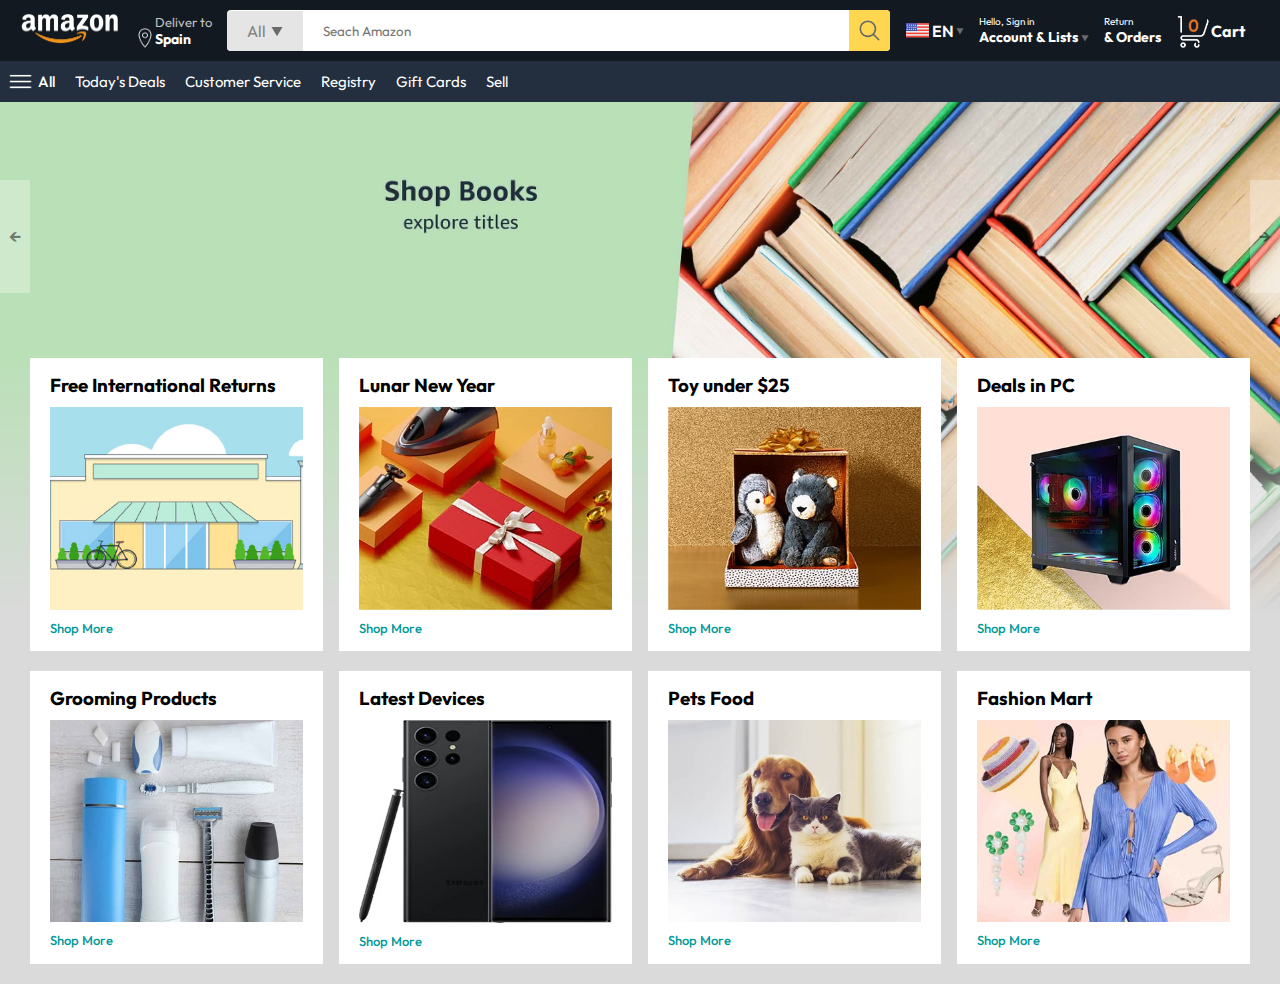
==== index.html @ ccc97247 "both nav bars are done. header slider done. 2 rows of products done." ====
<!DOCTYPE html>
<html lang="en">

<head>
    <meta charset="UTF-8">
    <meta name="viewport" content="width=device-width, initial-scale=1.0">
    <title>Amazon Clone</title>
    <link rel="stylesheet" href="style.css">
</head>

<body>

    <!-- Navigation Top -->
    <nav>
        <a href="/">
            <img src="./images/amazon_logo.png" alt="amazon logo" width="100">
        </a>
        <div class="nav-country">
            <img src="./images/location_icon.png" alt="location icon" height="20">
            <div>
                <p>Deliver to</p>
                <h1>Spain</h1>
            </div>
        </div>
        <div class="nav-search">
            <div class="nav-search-category">
                <p>All</p>
                <img src="./images/dropdown_icon.png" alt="dropdown icon" height="12">
            </div>
            <input type="text" class="nav-search-input" placeholder="Seach Amazon">
            <img src="./images/search_icon.png" alt="search icon" class="nav-search-icon">
        </div>
        <div class="nav-language">
            <img src="./images/us_flag.png" alt="USA flag" width="25px">
            <p>EN</p>
            <img src="./images/dropdown_icon.png" alt="dropdown icon" width="8px">
        </div>
        <div class="nav-text">
            <p>Hello, Sign in</p>
            <h1>Account & Lists <img src="./images/dropdown_icon.png" alt="dropdown icon" width="8px"> </h1>
        </div>
        <div class="nav-text">
            <p>Return</p>
            <h1>& Orders</h1>
        </div>
        <a href="" class="nav-cart">
            <img src="./images/cart_icon.png" alt="cart icon" width="35px">
            <h4>Cart</h4>
        </a>
    </nav>

    <!-- Navigation Bottom -->
    <div class="nav-bottom">
        <div>
            <img src="./images/menu_icon.png" alt="menu icon" width="25px">
            <p>All</p>
        </div>
        <p>Today's Deals</p>
        <p>Customer Service</p>
        <p>Registry</p>
        <p>Gift Cards</p>
        <p>Sell</p>
    </div>

    <!-- Header Slider -->    
    <div class="header-slider">
        <a href="#" class="control-prev">&#8592;</a>
        <a href="#" class="control-next">&#8594;</a>
        <ul>
            <img src="./images/header1.jpg" alt="header" class="header-img">
            <img src="./images/header2.jpg" alt="header" class="header-img">
            <img src="./images/header3.jpg" alt="header" class="header-img">
            <img src="./images/header4.jpg" alt="header" class="header-img">
            <img src="./images/header5.jpg" alt="header" class="header-img">
            <img src="./images/header6.jpg" alt="header" class="header-img">
        </ul>
    </div>

    <!-- Products - first rown -->
    <div div class="box-row header-box">
        <div class="box-column">
            <h3>Free International Returns</h3>
            <img src="./images/box1-1.jpg" alt="">
            <a href="/">Shop More</a>
        </div>
        <div class="box-column">
            <h3>Lunar New Year</h3>
            <img src="./images/box1-2.jpg" alt="">
            <a href="/">Shop More</a>
        </div>
        <div class="box-column">
            <h3>Toy under $25</h3>
            <img src="./images/box1-3.jpg" alt="">
            <a href="/">Shop More</a>
        </div>
        <div class="box-column">
            <h3>Deals in PC</h3>
            <img src="./images/box1-4.jpg" alt="">
            <a href="/">Shop More</a>
        </div>
    </div>
    
    <!-- Products - second rown -->
    <div div class="box-row">
        <div class="box-column">
            <h3>Grooming Products</h3>
            <img src="./images/box2-1.jpg" alt="">
            <a href="/">Shop More</a>
        </div>
        <div class="box-column">
            <h3>Latest Devices</h3>
            <img src="./images/box2-2.jpg" alt="">
            <a href="/">Shop More</a>
        </div>
        <div class="box-column">
            <h3>Pets Food</h3>
            <img src="./images/box2-3.jpg" alt="">
            <a href="/">Shop More</a>
        </div>
        <div class="box-column">
            <h3>Fashion Mart</h3>
            <img src="./images/box2-4.jpg" alt="">
            <a href="/">Shop More</a>
        </div>
    </div>

    <script src="script.js"></script>
</body>

</html>
---- style.css ----
@import url('https://fonts.googleapis.com/css2?family=Outfit:wght@100..900&display=swap');

*{
    padding: 0;
    margin: 0;
    box-sizing: border-box;
    font-family: Outfit;
}

body{
    background-color: #dadada;
}

a{
    text-decoration: none;
    color: inherit;
}

nav{
    display: flex;
    align-items: center;
    justify-content: space-between;
    background:#131921;
    padding: 10px 20px;
    color: #fff;
}

.nav-country{
    display: flex;
    align-items: end;
    margin-left: 15px;
    font-size: 13px;
    color: #c4c4c4;
}

.nav-country h1{
    color: #fff;
    font-size: 14px;
}

.nav-search{
    flex: 1; /*use entire space available in this row*/
    display: flex;
    align-items: center;
    background-color: #fff;
    color: gray;
    max-width: 1000px;
    border-radius: 4px;
    margin-left: 15px;
}

.nav-search-category{
    display: flex;
    align-items: center;
    padding: 10px 20px;
    gap: 5px;
    background: #e5e5e5;
    border-radius: 4px 0 0 4px;
}

.nav-search-input{
    border: none;
    outline: none;
    padding-left: 20px;
    width: 100%;
}

.nav-search-icon{
    max-width: 41px;
    padding: 8px;
    background: #ffd64f;
    border-radius: 0 4px 4px 0;
}

.nav-language{
    display: flex;
    align-items: center;
    gap: 2px;
    font-weight: 600;
    margin-left: 15px;
}

.nav-text{
    margin-left: 15px;
}

.nav-text p{
    font-size: 10px;
}

.nav-text h1{
    font-size: 14px;
}

.nav-cart{
    display: flex;
    align-items: center;
    margin: 0px 15px;
}

.nav-bottom{
    display: flex;
    align-items: center;
    gap: 20px;
    padding: 8px;
    background: #232f3e;
    color: #fff;
    font-size: 15px;
}

.nav-bottom div{
    display: flex;
    align-items: center;
    gap: 5px;
    font-weight: 500;
}

.header-slider ul{
    display: flex;
    overflow-y: hidden;
}

.header-img{
    max-width: 100%;
    mask-image: linear-gradient(to bottom, #000000 50%, transparent 100%);
}

.header-slider a{
    position: absolute;
    top: 20%;
    z-index: 1;
    padding: 5vh 1vh;
    background: #ffffff4f;
    color: #0000007b;
    text-decoration: none;
    font-weight: 600;
    font-size: 18px;
    cursor: pointer;
}

.control-next{
    right: 0;
}

.box-row{
    display: flex;
    flex-wrap: wrap;
    row-gap: 20px;
    justify-content: space-between;
    margin: 20px 30px;
}

.box-column{
    display: flex;
    flex-direction: column;
    gap: 10px;
    padding: 15px 20px;
    background: #fff;
    max-width: 24%;
    min-width: 200px;
    z-index: 1;
}

.box-column a {
    font-size: 13px;
    color: #009999;
    font-weight: 500;
}

.header-box{
    margin-top: -20vw;
}
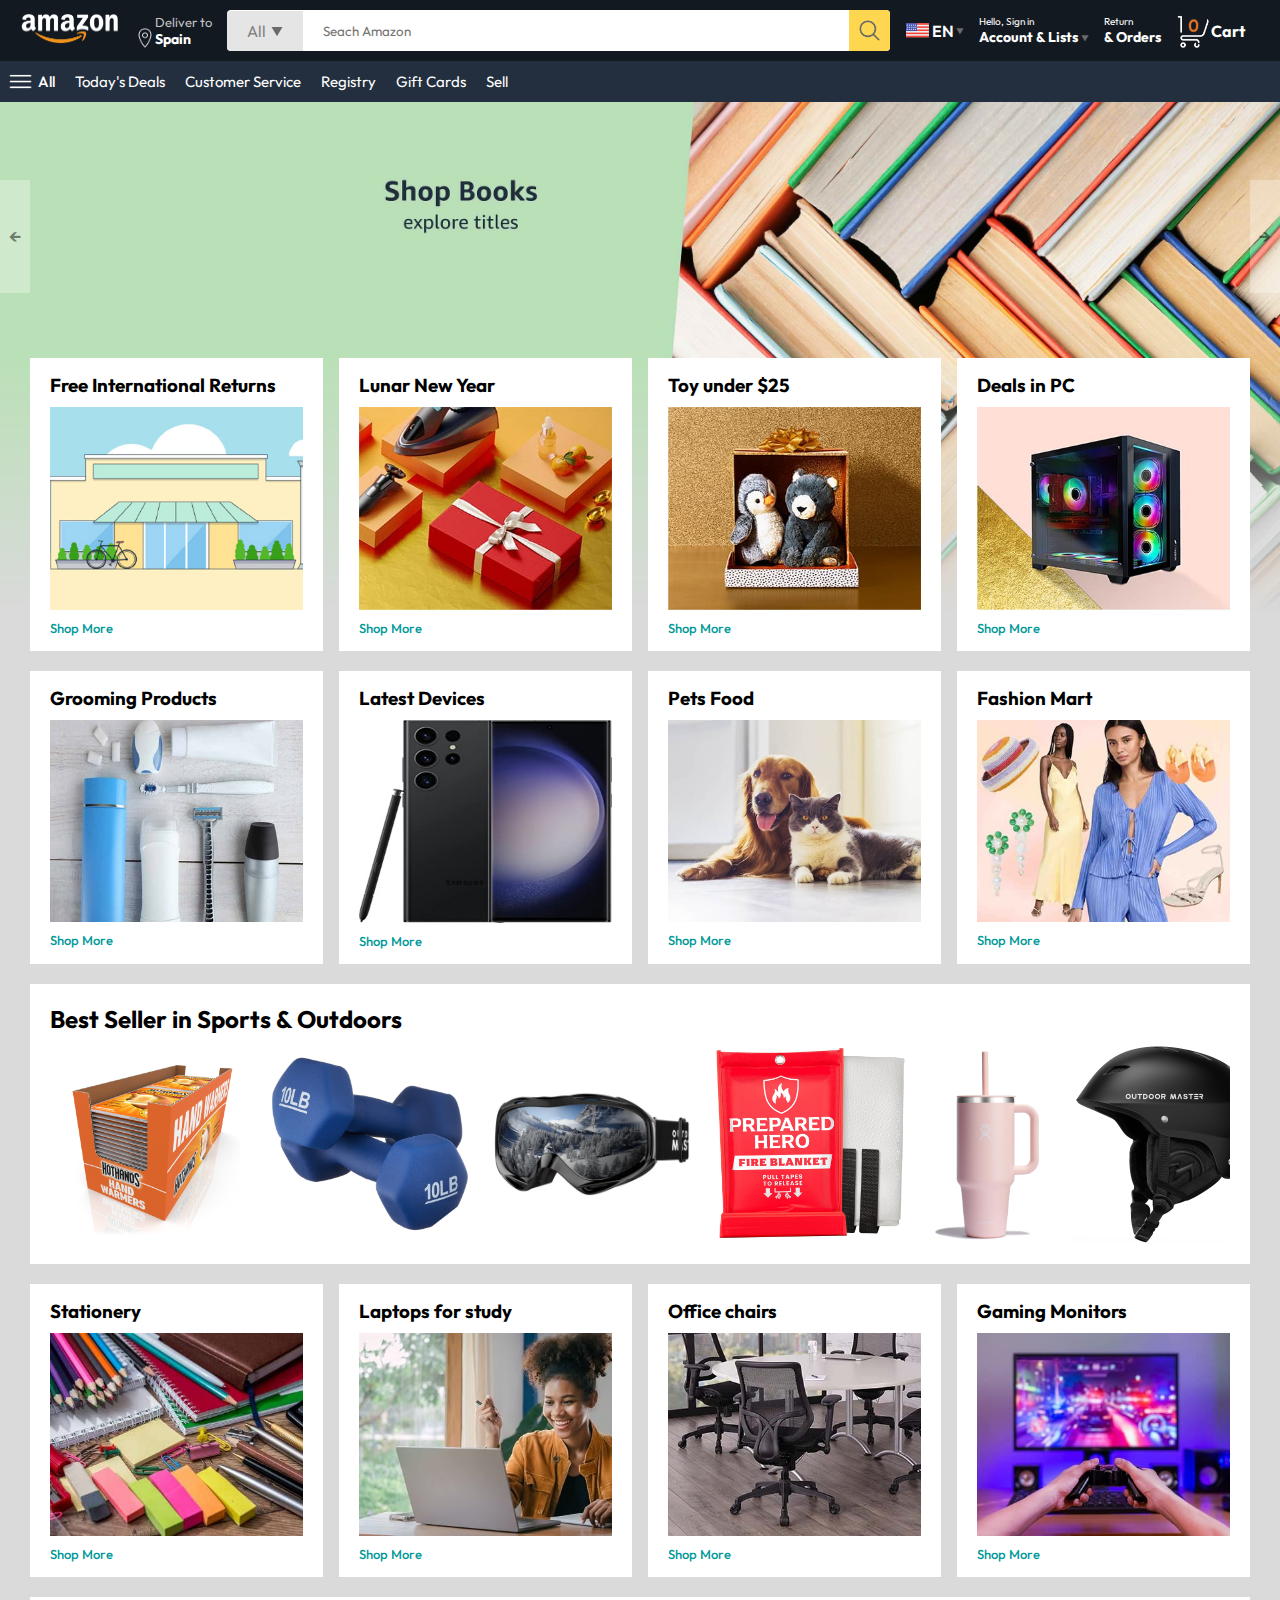
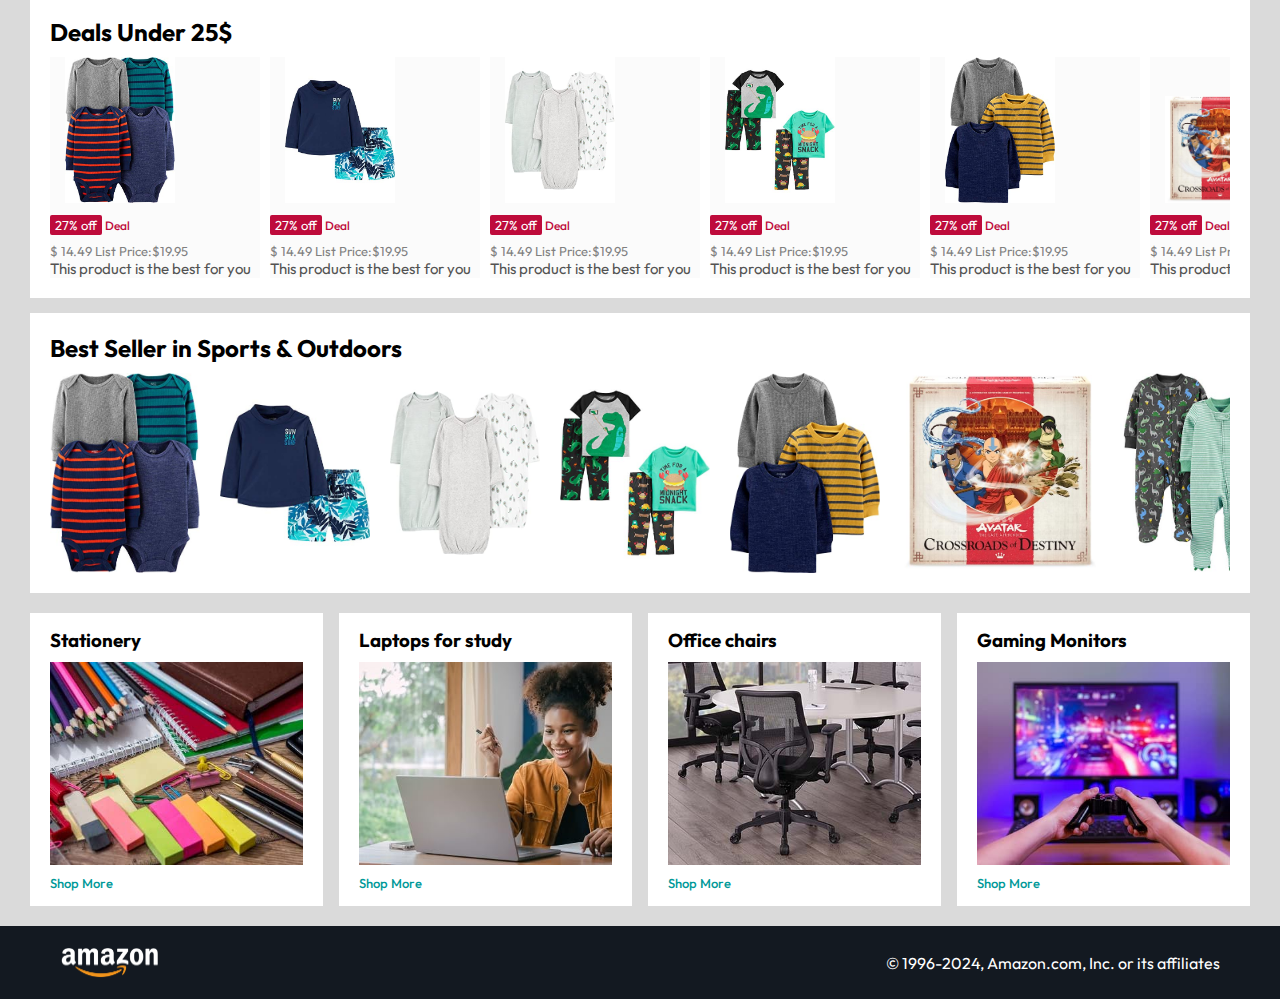
==== commit 18983ffc: "main website done" ====
--- a/index.html
+++ b/index.html
@@ -99,7 +99,7 @@
             <a href="/">Shop More</a>
         </div>
     </div>
-    
+
     <!-- Products - second rown -->
     <div div class="box-row">
         <div class="box-column">
@@ -124,6 +124,224 @@
         </div>
     </div>
 
+    <!-- Product Slider -->
+    <div class="product-slider">
+        <h2>Best Seller in Sports & Outdoors</h2>
+        <div class="products">
+            <img src="./images/product1-1.jpg" alt="">
+            <img src="./images/product1-2.jpg" alt="">
+            <img src="./images/product1-3.jpg" alt="">
+            <img src="./images/product1-4.jpg" alt="">
+            <img src="./images/product1-5.jpg" alt="">
+            <img src="./images/product1-6.jpg" alt="">
+            <img src="./images/product1-7.jpg" alt="">
+            <img src="./images/product1-8.jpg" alt="">
+            <img src="./images/product1-9.jpg" alt="">
+            <img src="./images/product1-10.jpg" alt="">
+        </div>
+    </div>
+
+       <!-- Products - third rown -->
+       <div div class="box-row">
+        <div class="box-column">
+            <h3>Stationery</h3>
+            <img src="./images/box3-1.jpg" alt="">
+            <a href="/">Shop More</a>
+        </div>
+        <div class="box-column">
+            <h3>Laptops for study</h3>
+            <img src="./images/box3-2.jpg" alt="">
+            <a href="/">Shop More</a>
+        </div>
+        <div class="box-column">
+            <h3>Office chairs</h3>
+            <img src="./images/box3-3.jpg" alt="">
+            <a href="/">Shop More</a>
+        </div>
+        <div class="box-column">
+            <h3>Gaming Monitors</h3>
+            <img src="./images/box3-4.jpg" alt="">
+            <a href="/">Shop More</a>
+        </div>
+    </div>
+
+
+    <div class="product-slider-with-price">
+        <h2>Deals Under 25$</h2>
+        <div class="products">
+            <div class="product-card">
+                <div class="product-img-container">
+                    <img src="./images/product2-1.jpg" alt="">
+                </div>
+                <div class="product-offer">
+                    <p>27% off</p> <span>Deal</span>
+                </div>
+                <p class="product-price">$ <span>14.49</span> List Price:$19.95 </p> 
+                <h4>This product is the best for you</h4>
+            </div>
+            <div class="product-card">
+                <div class="product-img-container">
+                    <img src="./images/product2-2.jpg" alt="">
+                </div>
+                <div class="product-offer">
+                    <p>27% off</p> <span>Deal</span>
+                </div>
+                <p class="product-price">$ <span>14.49</span> List Price:$19.95 </p> 
+                <h4>This product is the best for you</h4>
+            </div>
+            <div class="product-card">
+                <div class="product-img-container">
+                    <img src="./images/product2-3.jpg" alt="">
+                </div>
+                <div class="product-offer">
+                    <p>27% off</p> <span>Deal</span>
+                </div>
+                <p class="product-price">$ <span>14.49</span> List Price:$19.95 </p> 
+                <h4>This product is the best for you</h4>
+            </div>
+            <div class="product-card">
+                <div class="product-img-container">
+                    <img src="./images/product2-4.jpg" alt="">
+                </div>
+                <div class="product-offer">
+                    <p>27% off</p> <span>Deal</span>
+                </div>
+                <p class="product-price">$ <span>14.49</span> List Price:$19.95 </p> 
+                <h4>This product is the best for you</h4>
+            </div>
+            <div class="product-card">
+                <div class="product-img-container">
+                    <img src="./images/product2-5.jpg" alt="">
+                </div>
+                <div class="product-offer">
+                    <p>27% off</p> <span>Deal</span>
+                </div>
+                <p class="product-price">$ <span>14.49</span> List Price:$19.95 </p> 
+                <h4>This product is the best for you</h4>
+            </div>
+            <div class="product-card">
+                <div class="product-img-container">
+                    <img src="./images/product2-6.jpg" alt="">
+                </div>
+                <div class="product-offer">
+                    <p>27% off</p> <span>Deal</span>
+                </div>
+                <p class="product-price">$ <span>14.49</span> List Price:$19.95 </p> 
+                <h4>This product is the best for you</h4>
+            </div>
+            <div class="product-card">
+                <div class="product-img-container">
+                    <img src="./images/product2-7.jpg" alt="">
+                </div>
+                <div class="product-offer">
+                    <p>27% off</p> <span>Deal</span>
+                </div>
+                <p class="product-price">$ <span>14.49</span> List Price:$19.95 </p> 
+                <h4>This product is the best for you</h4>
+            </div>
+            <div class="product-card">
+                <div class="product-img-container">
+                    <img src="./images/product2-8.jpg" alt="">
+                </div>
+                <div class="product-offer">
+                    <p>27% off</p> <span>Deal</span>
+                </div>
+                <p class="product-price">$ <span>14.49</span> List Price:$19.95 </p> 
+                <h4>This product is the best for you</h4>
+            </div>
+            <div class="product-card">
+                <div class="product-img-container">
+                    <img src="./images/product2-9.jpg" alt="">
+                </div>
+                <div class="product-offer">
+                    <p>27% off</p> <span>Deal</span>
+                </div>
+                <p class="product-price">$ <span>14.49</span> List Price:$19.95 </p> 
+                <h4>This product is the best for you</h4>
+            </div>
+            
+            <div class="product-card">
+                <div class="product-img-container">
+                    <img src="./images/product2-10.jpg" alt="">
+                </div>
+                <div class="product-offer">
+                    <p>27% off</p> <span>Deal</span>
+                </div>
+                <p class="product-price">$ <span>14.49</span> List Price:$19.95 </p> 
+                <h4>This product is the best for you</h4>
+            </div>
+            <div class="product-card">
+                <div class="product-img-container">
+                    <img src="./images/product2-11.jpg" alt="">
+                </div>
+                <div class="product-offer">
+                    <p>27% off</p> <span>Deal</span>
+                </div>
+                <p class="product-price">$ <span>14.49</span> List Price:$19.95 </p> 
+                <h4>This product is the best for you</h4>
+            </div>
+            <div class="product-card">
+                <div class="product-img-container">
+                    <img src="./images/product2-12.jpg" alt="">
+                </div>
+                <div class="product-offer">
+                    <p>27% off</p> <span>Deal</span>
+                </div>
+                <p class="product-price">$ <span>14.49</span> List Price:$19.95 </p> 
+                <h4>This product is the best for you</h4>
+            </div>
+        </div>
+    </div>
+
+    <!-- Product Slider -->
+    <div class="product-slider">
+        <h2>Best Seller in Sports & Outdoors</h2>
+        <div class="products">
+            <img src="./images/product2-1.jpg" alt="">
+            <img src="./images/product2-2.jpg" alt="">
+            <img src="./images/product2-3.jpg" alt="">
+            <img src="./images/product2-4.jpg" alt="">
+            <img src="./images/product2-5.jpg" alt="">
+            <img src="./images/product2-6.jpg" alt="">
+            <img src="./images/product2-7.jpg" alt="">
+            <img src="./images/product2-8.jpg" alt="">
+            <img src="./images/product2-9.jpg" alt="">
+            <img src="./images/product2-10.jpg" alt="">
+        </div>
+    </div>
+
+        <!-- Products - third rown -->
+        <div div class="box-row">
+        <div class="box-column">
+            <h3>Stationery</h3>
+            <img src="./images/box3-1.jpg" alt="">
+            <a href="/">Shop More</a>
+        </div>
+        <div class="box-column">
+            <h3>Laptops for study</h3>
+            <img src="./images/box3-2.jpg" alt="">
+            <a href="/">Shop More</a>
+        </div>
+        <div class="box-column">
+            <h3>Office chairs</h3>
+            <img src="./images/box3-3.jpg" alt="">
+            <a href="/">Shop More</a>
+        </div>
+        <div class="box-column">
+            <h3>Gaming Monitors</h3>
+            <img src="./images/box3-4.jpg" alt="">
+            <a href="/">Shop More</a>
+        </div>
+    </div>
+
+    <footer>
+        <img src="./images/amazon_logo.png" width="100px" alt="">
+        <p>© 1996-2024, Amazon.com, Inc. or its affiliates </p>
+    </footer>
+
+
+
+
     <script src="script.js"></script>
 </body>
 
--- a/style.css
+++ b/style.css
@@ -171,4 +171,95 @@
     margin-top: -20vw;
 }
 
-
+.product-slider{
+    background: #fff;
+    margin:  0 30px;
+    padding: 20px;
+    margin-bottom: 15px;
+}
+
+.product-slider .products{
+    display: flex;
+    overflow-x: auto;
+    gap: 20px;
+    margin-top: 10px;
+}
+
+.product-slider .products img{
+    max-width: 200px;
+    max-height: 200px;
+    width: auto;
+    height: auto;
+    object-fit: contain; /* Ensures the image scales within the container without stretching */
+}
+
+.product-slider .products::-webkit-scrollbar{ /*hides the scrollbar in WebKit-based browsers for the products element inside product-slider. The content can still be scrolled, but the scrollbar won’t be visible, giving the UI a cleaner look.*/
+    display: none;
+}
+
+.product-slider-with-price{
+    background: #fff;
+    margin: 0px 30px;
+    padding: 20px;
+    margin-bottom: 15px;
+}
+
+.product-slider-with-price .products{
+    display: flex;
+    overflow-x: auto; /*controls the horizontal overflow of an element - "auto" will add a horizontal scrollbar only if the content inside the element is wider than the element itself*/
+    gap: 10px;
+    margin-top: 10px;
+}
+
+.product-slider-with-price .products::-webkit-scrollbar{
+    display: none;
+}
+
+.product-card{
+    display: flex;
+    flex-direction: column;
+    justify-content: end;
+    min-width: 210px;
+    background: #fbfbfb;
+}
+
+.product-card img{
+    width: 110px;
+    margin: 0 15px;
+}
+
+.product-offer p{
+    background: #be0b3b;
+    color: #fff;
+    display: inline-block;
+    padding: 2px 5px;
+    border-radius: 2px;
+    margin: 8px 0;
+    font-size: 13px;
+}
+
+.product-offer span{
+    color: #be0b3b;
+    font-weight: 500;
+    font-size: 12px;
+}
+
+.product-price{
+    color: gray;
+    font-size: 13px;
+}
+
+.product-card h4{
+    color: #525252;
+    font-size: 15px;
+    font-weight: 400;
+}
+
+footer{
+    display: flex;
+    justify-content: space-between;
+    align-items: center;
+    color: #fff;
+    background: #131921;
+    padding: 20px 60px;
+}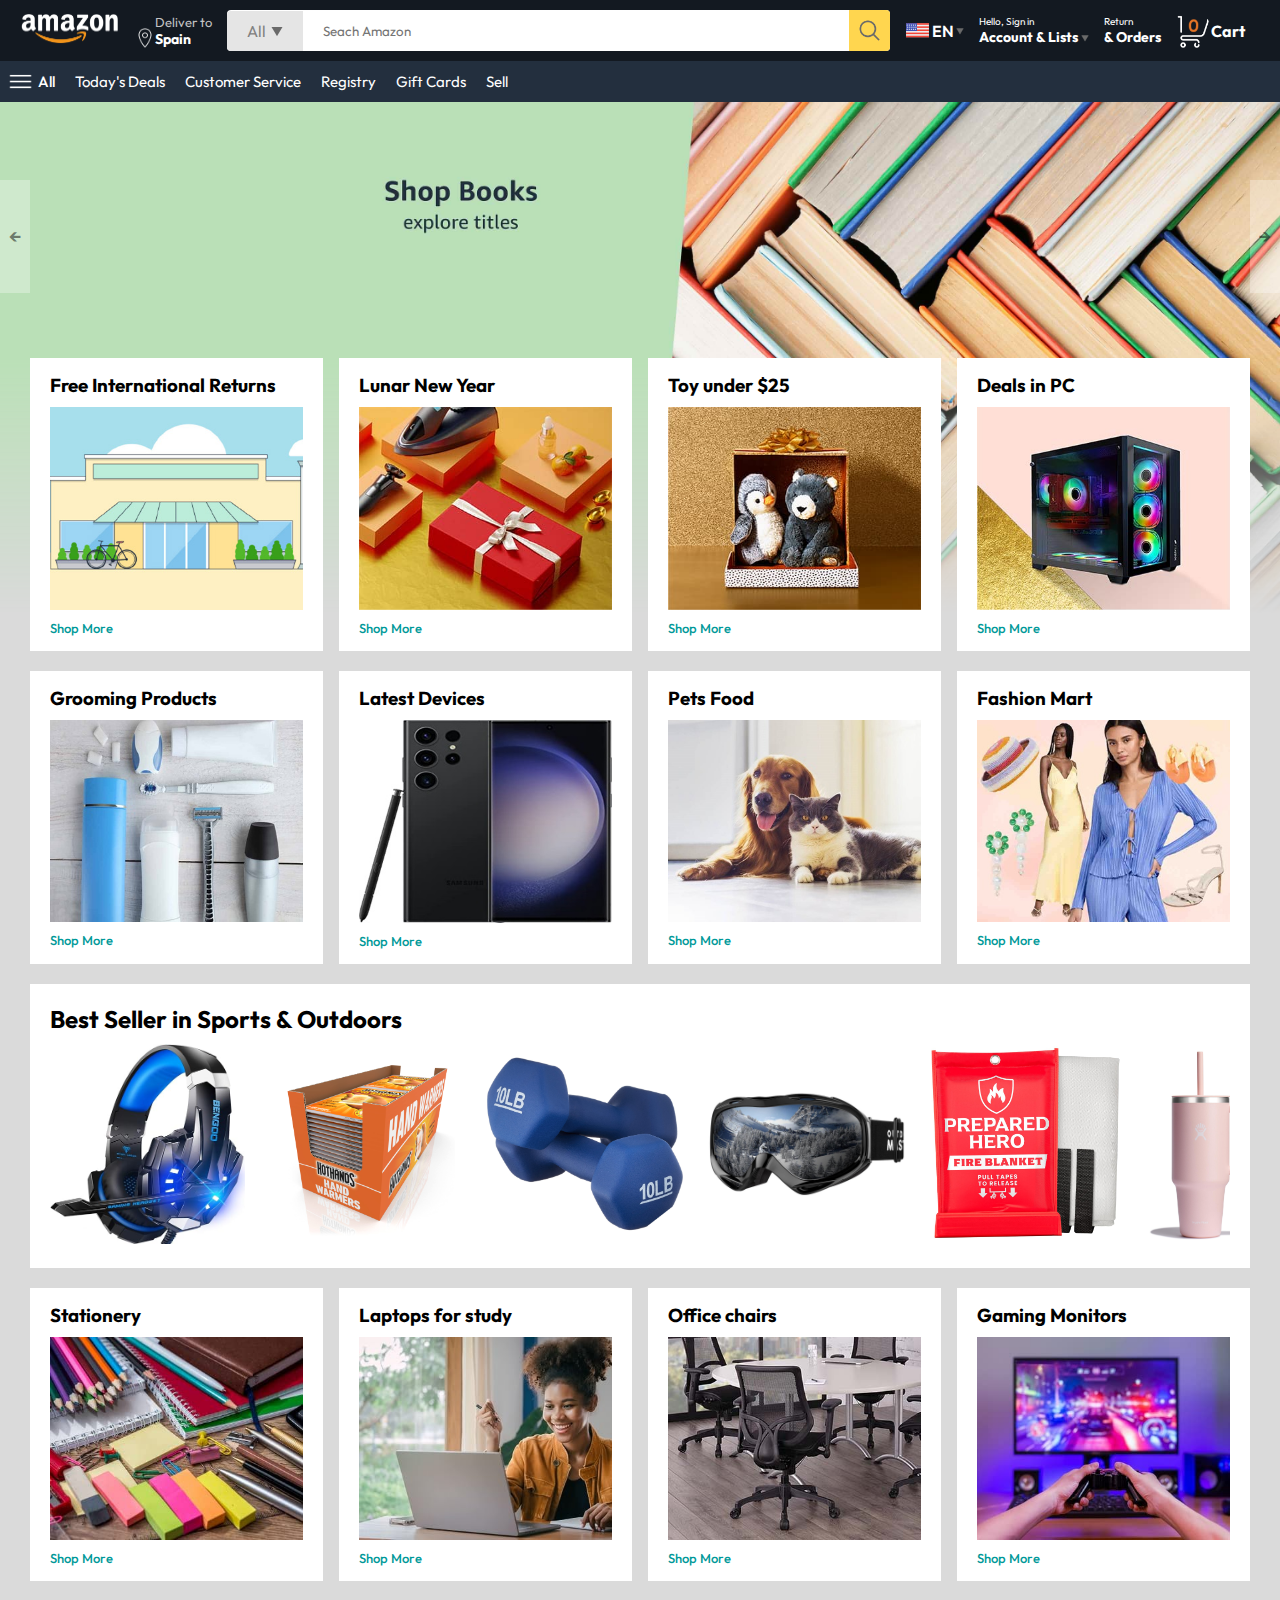
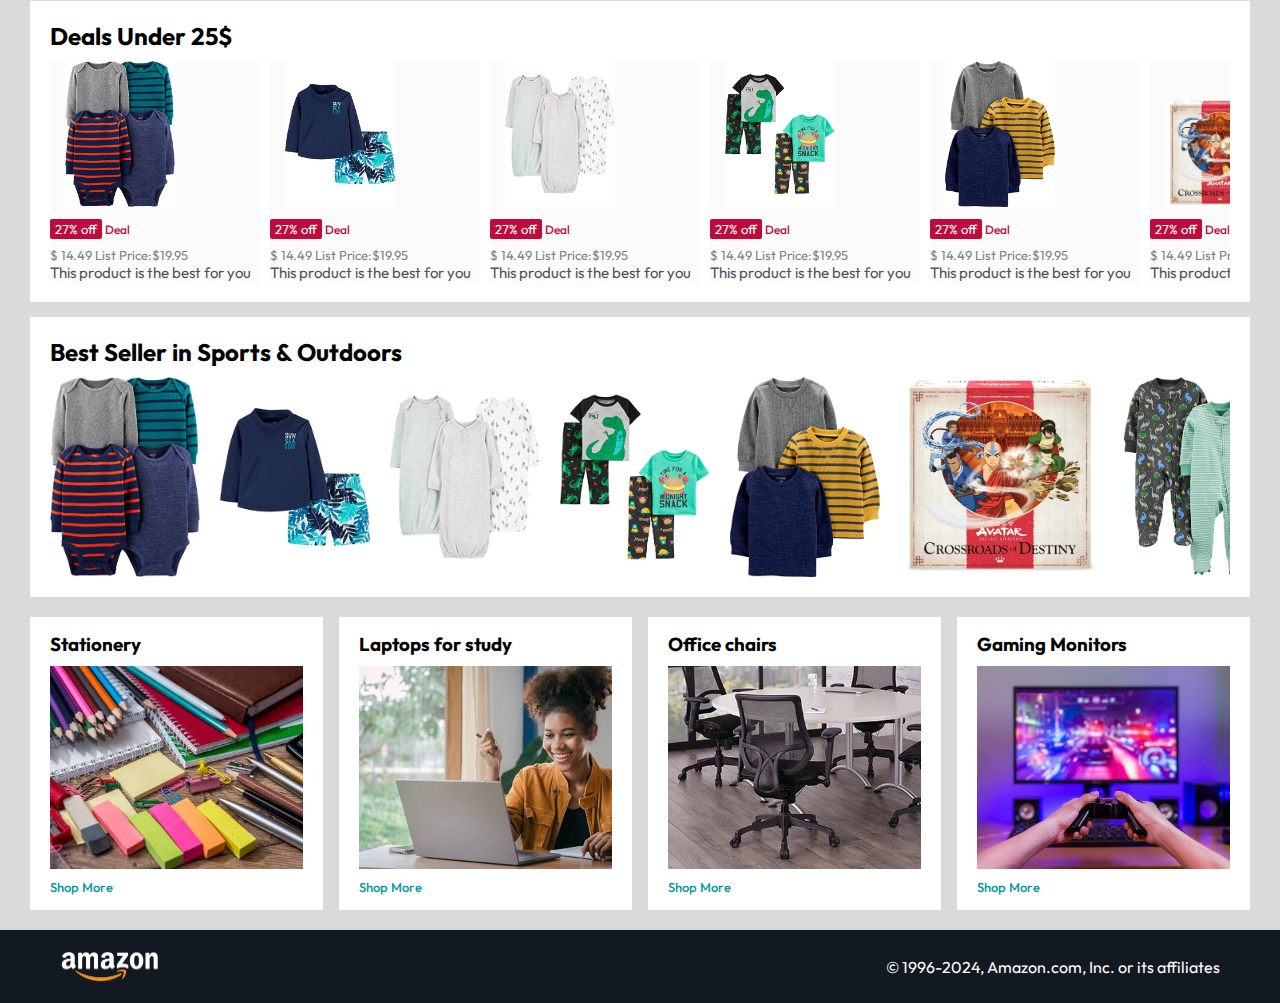
==== commit 0cac24d3: "product page done with 3 main columns. CSS and HTML only. Some more details still needed." ====
--- a/index.html
+++ b/index.html
@@ -128,6 +128,9 @@
     <div class="product-slider">
         <h2>Best Seller in Sports & Outdoors</h2>
         <div class="products">
+            <a href="/product.html">
+                <img src="/images/product_img.jpg" alt="">
+            </a>
             <img src="./images/product1-1.jpg" alt="">
             <img src="./images/product1-2.jpg" alt="">
             <img src="./images/product1-3.jpg" alt="">
--- a/style.css
+++ b/style.css
@@ -262,4 +262,5 @@
     color: #fff;
     background: #131921;
     padding: 20px 60px;
-}+}
+
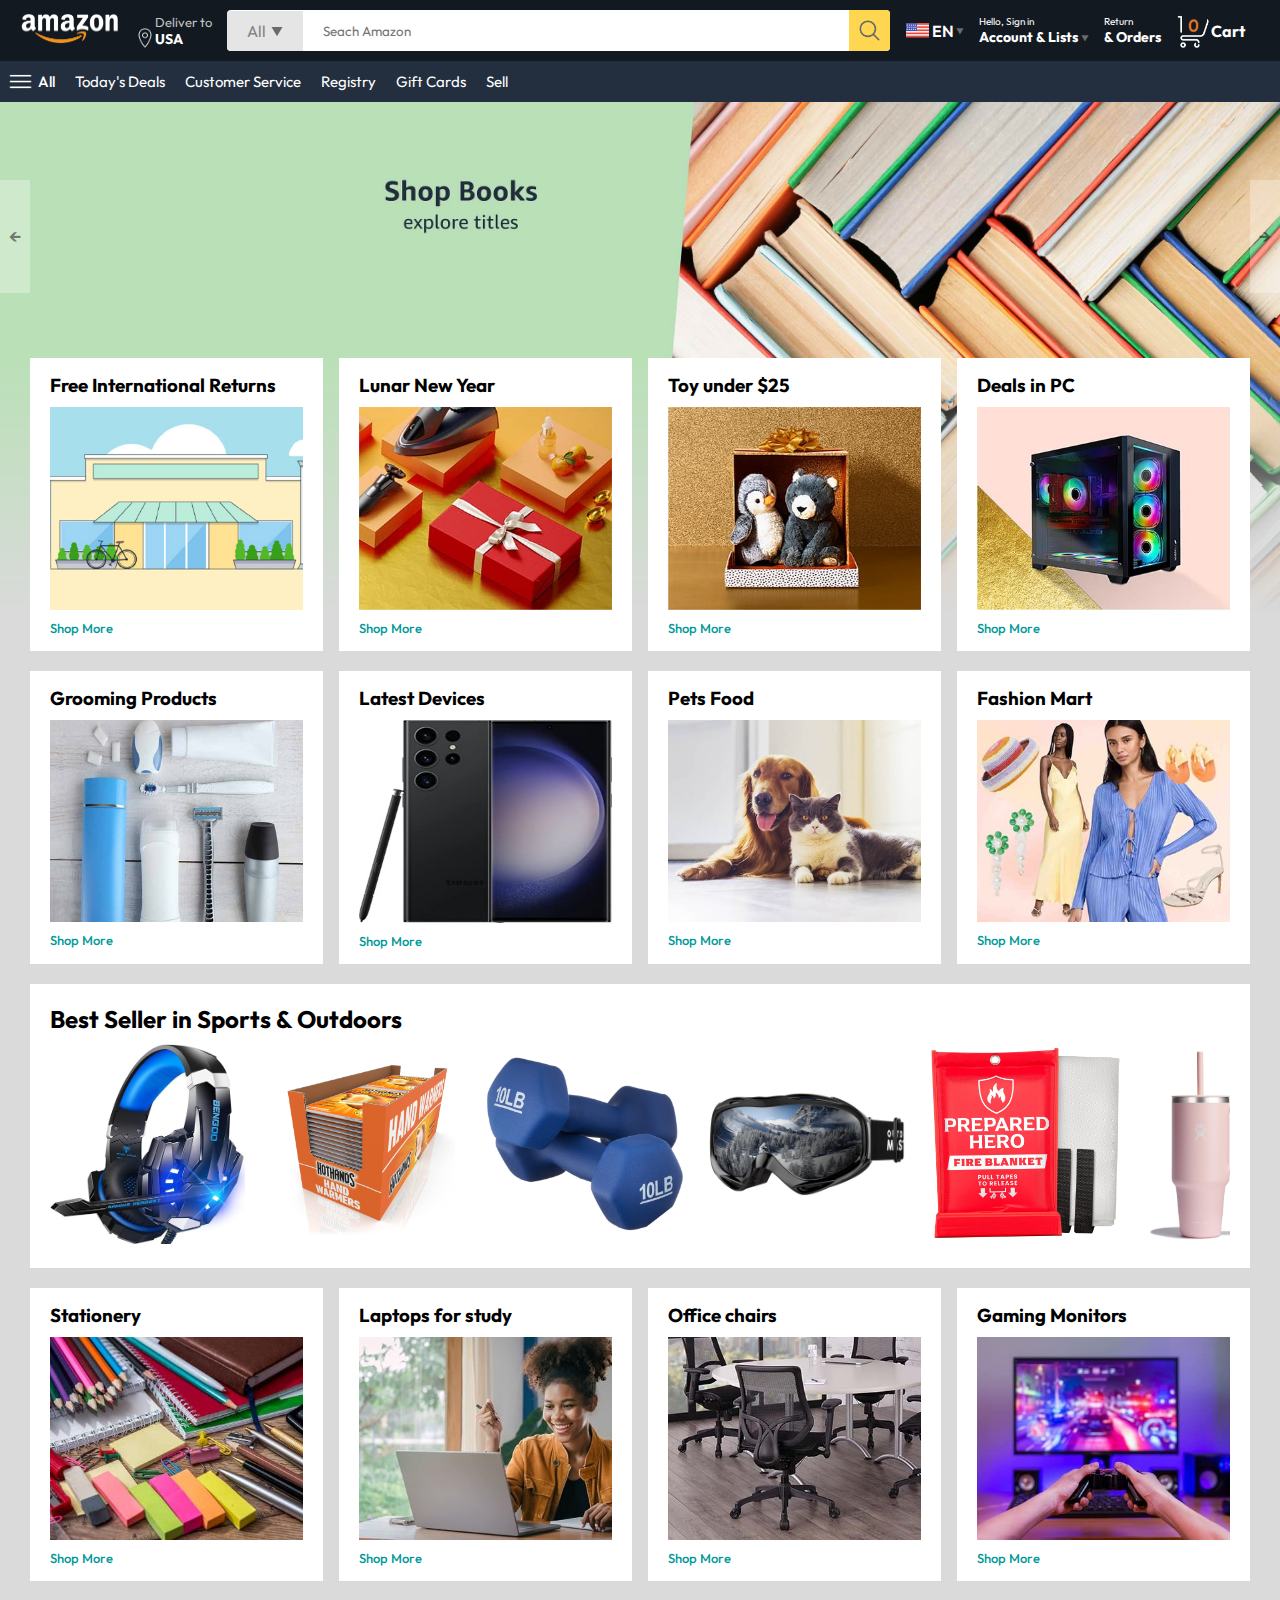
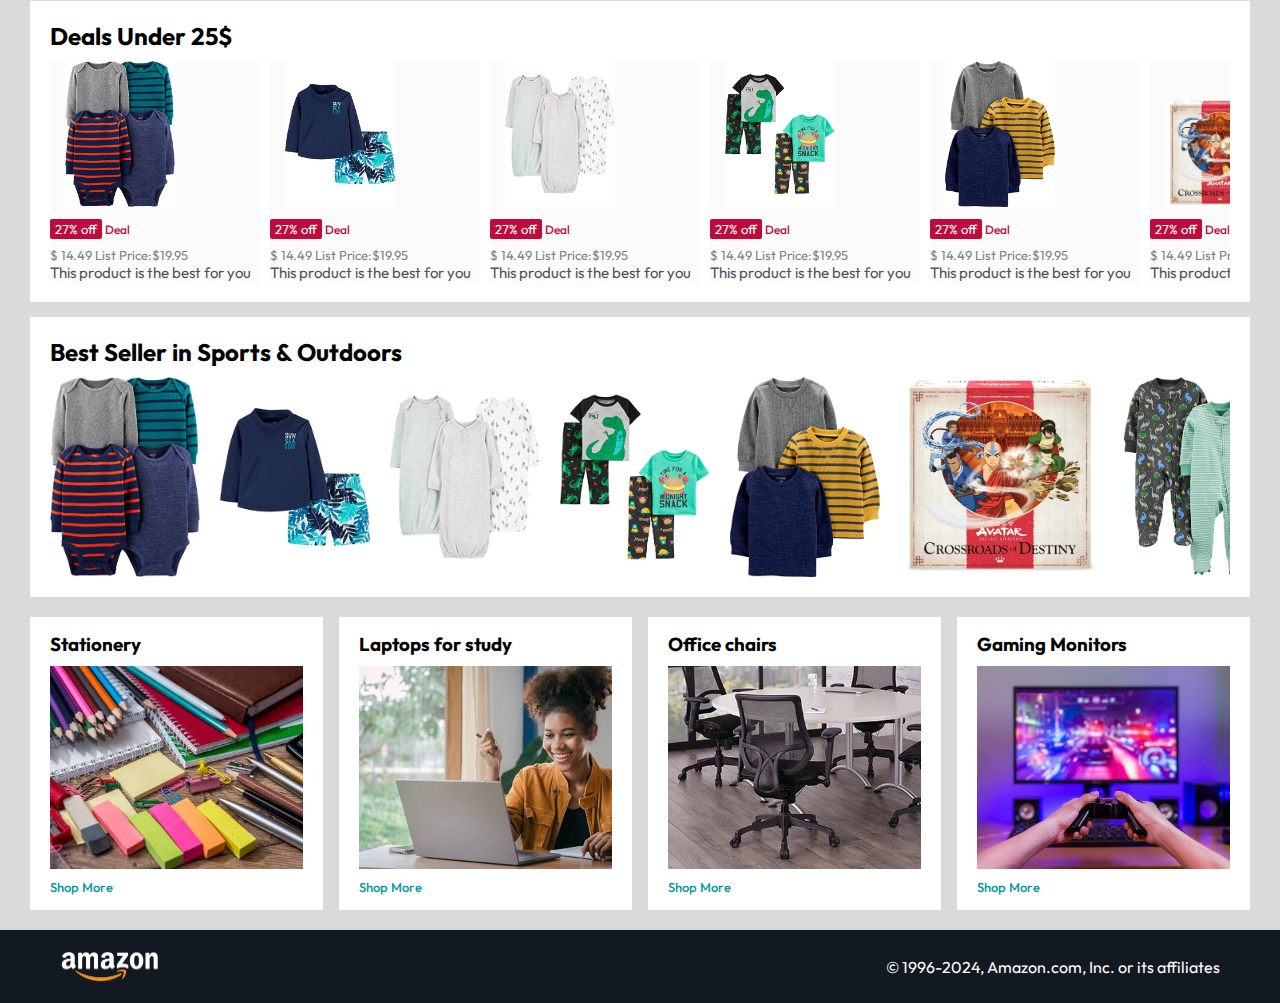
==== commit 14179e98: "all media queries added. Readme added. Project done." ====
--- a/index.html
+++ b/index.html
@@ -19,7 +19,7 @@
             <img src="./images/location_icon.png" alt="location icon" height="20">
             <div>
                 <p>Deliver to</p>
-                <h1>Spain</h1>
+                <h1>USA</h1>
             </div>
         </div>
         <div class="nav-search">
@@ -36,14 +36,17 @@
             <img src="./images/dropdown_icon.png" alt="dropdown icon" width="8px">
         </div>
         <div class="nav-text">
-            <p>Hello, Sign in</p>
+            <p><a href="/signin.html">Hello, Sign in</a></p>
             <h1>Account & Lists <img src="./images/dropdown_icon.png" alt="dropdown icon" width="8px"> </h1>
         </div>
         <div class="nav-text">
             <p>Return</p>
             <h1>& Orders</h1>
         </div>
-        <a href="" class="nav-cart">
+        <a href="/signin.html" class="mobile-user-icon" style="display: none;">
+            <img src="/images/user.png" alt="">
+        </a>
+        <a href="/cart.html" class="nav-cart">
             <img src="./images/cart_icon.png" alt="cart icon" width="35px">
             <h4>Cart</h4>
         </a>
@@ -168,7 +171,7 @@
         </div>
     </div>
 
-
+    <!-- Product Slider with price-->
     <div class="product-slider-with-price">
         <h2>Deals Under 25$</h2>
         <div class="products">
--- a/style.css
+++ b/style.css
@@ -264,3 +264,76 @@
     padding: 20px 60px;
 }
 
+/* ------------ Media Query -------------*/
+@media only screen and (max-width: 900px){
+
+    nav{
+        flex-wrap: wrap;
+    }
+    .nav-search{
+        order: 7;
+        margin: 15px 0 5px;
+        min-width: 300px;
+    }
+
+    .box-col{
+        max-width: 48%;
+    }
+}
+
+@media only screen and (max-width: 600px){
+    .nav-country{
+        display: none;
+    }
+
+    .nav-language{
+        display: none;
+    }
+    .nav-text{
+        display: none;
+    }
+    .nav-bottom{
+        font-size: 13px;
+        gap: 10px;
+        overflow-x: scroll;
+    }
+    .nav-bottom::-webkit-scrollbar{
+        display: none;
+    }
+    .nav-bottom p{
+        text-wrap: nowrap;
+    }
+    .mobile-user-icon{
+        display: flex !important; /* forces this rule to override any other conflicting CSS rules for display, giving the property higher priority.*/
+        flex: 1;/*grow to fill the available space*/
+        justify-content: flex-end;
+    }
+    .mobile-user-icon img{
+        width: 25px;
+    }
+
+    .nav-cart h4{
+        display: none;
+    }
+
+    .nav-cart img{
+        width: 25px;
+    }
+    .header-slider a{
+        top: 24%;
+        padding: 2vh 1vw;
+        font-size: 15px;
+    }
+
+    .box-col{
+        max-width: 100%;
+        width: 100%;
+    }
+
+    footer{
+        justify-content: center;
+        flex-direction: column;
+        font-size: 14px;
+    }
+    
+}